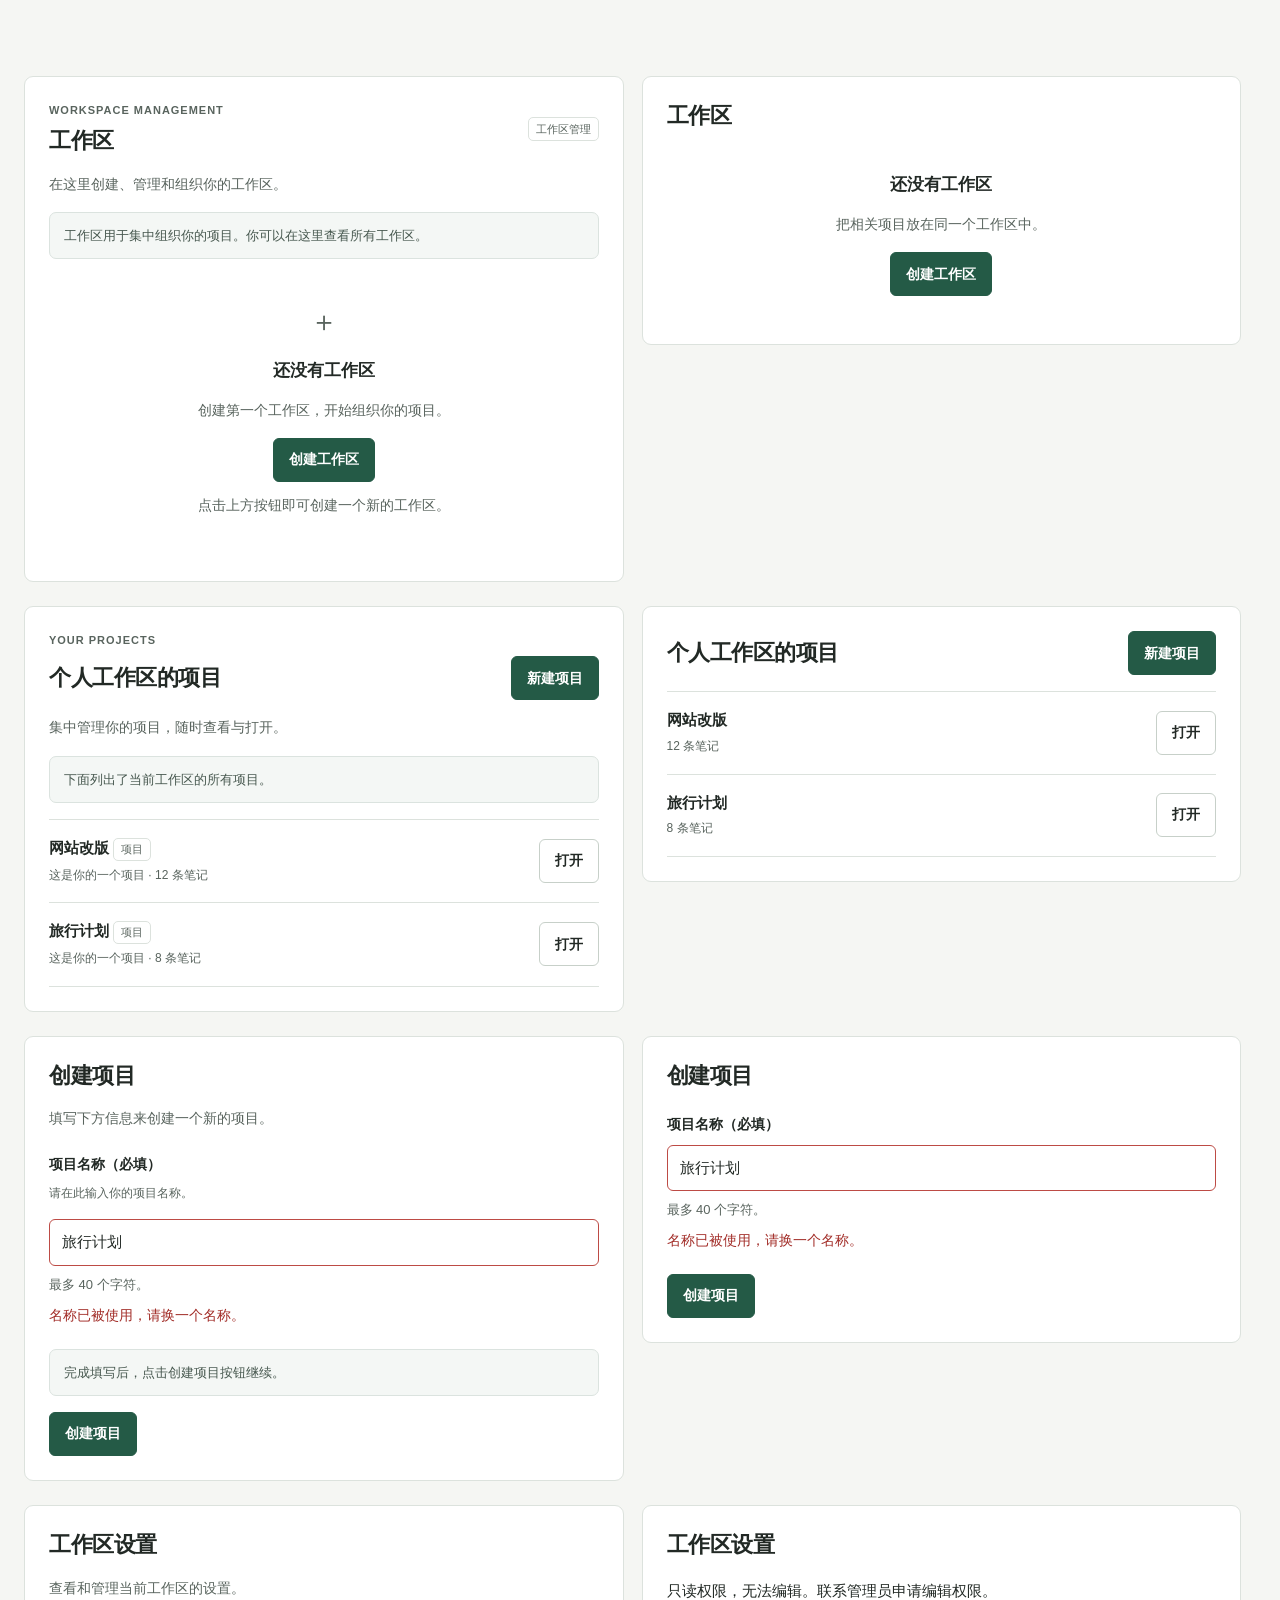
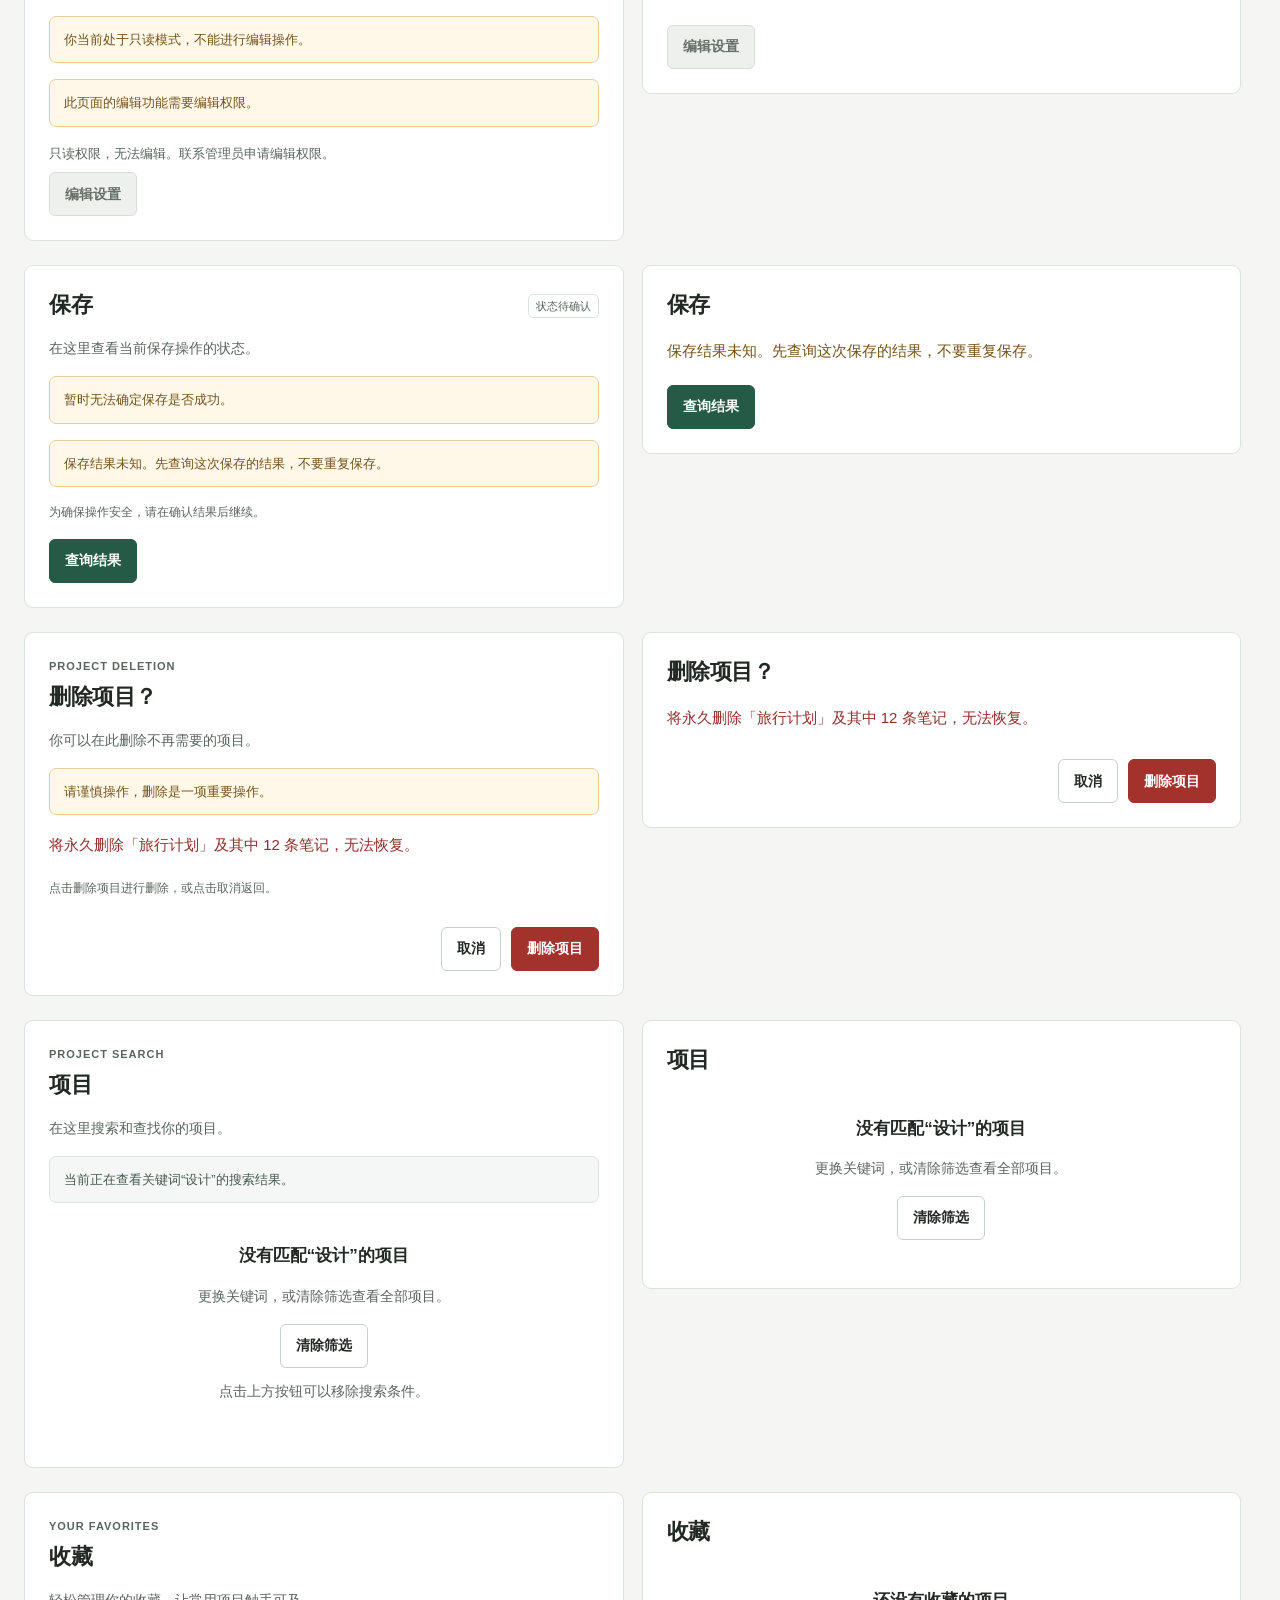
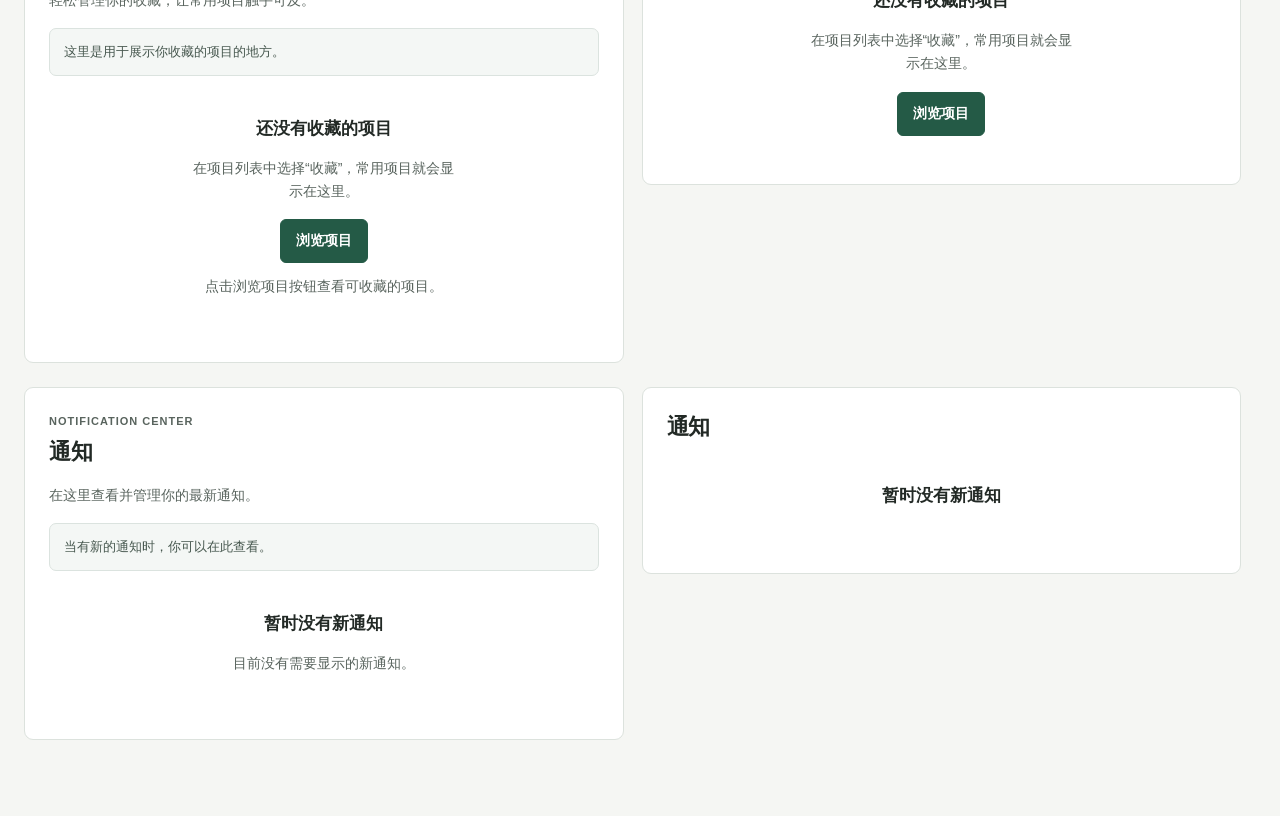
==== examples/previews.html @ 92d1921d "Refine sufficient-information guidance and component-only previews" ====
<!doctype html>
<html lang="zh-CN">
<head>
  <meta charset="utf-8">
  <meta name="viewport" content="width=device-width, initial-scale=1">
  <meta http-equiv="Content-Security-Policy" content="default-src 'none'; style-src 'self'; img-src 'self'; form-action 'none'; base-uri 'none'">
  <title>UI without noise · 组件前后对照</title>
  <link rel="stylesheet" href="styles.css">
</head>
<body>
<main aria-label="组件前后对照">
<section class="component-comparison pair" id="empty-state" aria-label="首次空态：少重复，不少概念引导">
  <article class="screen" data-variant="before" aria-label="改进前"><div class="heading"><div><span class="eyebrow">WORKSPACE MANAGEMENT</span><h3>工作区</h3></div><span class="badge">工作区管理</span></div><p class="intro">在这里创建、管理和组织你的工作区。</p><div class="notice">工作区用于集中组织你的项目。你可以在这里查看所有工作区。</div><div class="empty"><span class="empty-mark" aria-hidden="true">＋</span><h4>还没有工作区</h4><p>创建第一个工作区，开始组织你的项目。</p><button type="button" class="primary">创建工作区</button><p class="meta">点击上方按钮即可创建一个新的工作区。</p></div></article>
  <article class="screen" data-variant="after" aria-label="改进后"><div class="heading"><h3>工作区</h3></div><div class="empty"><h4>还没有工作区</h4><p>把相关项目放在同一个工作区中。</p><button type="button" class="primary">创建工作区</button></div></article>
</section>
<section class="component-comparison pair" id="section-heading" aria-label="列表：标题与操作已经说明用途">
  <article class="screen" data-variant="before" aria-label="改进前"><span class="eyebrow">YOUR PROJECTS</span><div class="heading"><h3>个人工作区的项目</h3><button type="button" class="primary">新建项目</button></div><p class="intro">集中管理你的项目，随时查看与打开。</p><div class="notice">下面列出了当前工作区的所有项目。</div><div class="list"><div class="item"><div><h4>网站改版 <span class="badge">项目</span></h4><p class="meta">这是你的一个项目 · 12 条笔记</p></div><button type="button">打开</button></div><div class="item"><div><h4>旅行计划 <span class="badge">项目</span></h4><p class="meta">这是你的一个项目 · 8 条笔记</p></div><button type="button">打开</button></div></div></article>
  <article class="screen" data-variant="after" aria-label="改进后"><div class="heading"><h3>个人工作区的项目</h3><button type="button" class="primary">新建项目</button></div><div class="list"><div class="item"><div><h4>网站改版</h4><p class="meta">12 条笔记</p></div><button type="button">打开</button></div><div class="item"><div><h4>旅行计划</h4><p class="meta">8 条笔记</p></div><button type="button">打开</button></div></div></article>
</section>
<section class="component-comparison pair" id="form" aria-label="表单：删显而易见的指导，留真实约束">
  <article class="screen" data-variant="before" aria-label="改进前"><h3>创建项目</h3><p class="intro">填写下方信息来创建一个新的项目。</p><div class="field"><label for="name-before">项目名称（必填）</label><p class="meta">请在此输入你的项目名称。</p><input id="name-before" value="旅行计划" required maxlength="40" aria-invalid="true" aria-describedby="name-hint-before name-error-before"><p id="name-hint-before" class="hint">最多 40 个字符。</p><p id="name-error-before" class="error">名称已被使用，请换一个名称。</p></div><div class="notice">完成填写后，点击创建项目按钮继续。</div><button type="button" class="primary">创建项目</button></article>
  <article class="screen" data-variant="after" aria-label="改进后"><h3>创建项目</h3><div class="field"><label for="name-after">项目名称（必填）</label><input id="name-after" value="旅行计划" required maxlength="40" aria-invalid="true" aria-describedby="name-hint-after name-error-after"><p id="name-hint-after" class="hint">最多 40 个字符。</p><p id="name-error-after" class="error">名称已被使用，请换一个名称。</p></div><button type="button" class="primary">创建项目</button></article>
</section>
<section class="component-comparison pair" id="permission" aria-label="权限：准确说一次，而不是反复免责声明">
  <article class="screen" data-variant="before" aria-label="改进前"><h3>工作区设置</h3><p class="intro">查看和管理当前工作区的设置。</p><div class="notice warning">你当前处于只读模式，不能进行编辑操作。</div><div class="notice warning">此页面的编辑功能需要编辑权限。</div><p id="permission-before" class="hint">只读权限，无法编辑。联系管理员申请编辑权限。</p><button type="button" disabled aria-describedby="permission-before">编辑设置</button></article>
  <article class="screen" data-variant="after" aria-label="改进后"><h3>工作区设置</h3><p id="permission-after" class="state">只读权限，无法编辑。联系管理员申请编辑权限。</p><button type="button" disabled aria-describedby="permission-after">编辑设置</button></article>
</section>
<section class="component-comparison pair" id="unknown-result" aria-label="结果未知：减少重复，不伪造成功">
  <article class="screen" data-variant="before" aria-label="改进前"><div class="heading"><h3>保存</h3><span class="badge">状态待确认</span></div><p class="intro">在这里查看当前保存操作的状态。</p><div class="notice warning">暂时无法确定保存是否成功。</div><div class="notice warning">保存结果未知。先查询这次保存的结果，不要重复保存。</div><p class="meta">为确保操作安全，请在确认结果后继续。</p><button type="button" class="primary">查询结果</button></article>
  <article class="screen" data-variant="after" aria-label="改进后"><h3>保存</h3><p class="state warning-text">保存结果未知。先查询这次保存的结果，不要重复保存。</p><button type="button" class="primary">查询结果</button></article>
</section>
<section class="component-comparison pair" id="destructive-action" aria-label="危险操作：少废话，不少后果">
  <article class="screen" data-variant="before" aria-label="改进前"><span class="eyebrow">PROJECT DELETION</span><h3>删除项目？</h3><p class="intro">你可以在此删除不再需要的项目。</p><div class="notice warning">请谨慎操作，删除是一项重要操作。</div><p class="state danger-text">将永久删除「旅行计划」及其中 12 条笔记，无法恢复。</p><p class="meta">点击删除项目进行删除，或点击取消返回。</p><div class="actions"><button type="button">取消</button><button type="button" class="danger">删除项目</button></div></article>
  <article class="screen" data-variant="after" aria-label="改进后"><h3>删除项目？</h3><p class="state danger-text">将永久删除「旅行计划」及其中 12 条笔记，无法恢复。</p><div class="actions"><button type="button">取消</button><button type="button" class="danger">删除项目</button></div></article>
</section>
<section class="component-comparison pair" id="filtered-results" aria-label="筛选无结果：说明条件，不误报整个集合为空">
  <article class="screen" data-variant="before" aria-label="改进前"><span class="eyebrow">PROJECT SEARCH</span><h3>项目</h3><p class="intro">在这里搜索和查找你的项目。</p><div class="notice">当前正在查看关键词“设计”的搜索结果。</div><div class="empty"><h4>没有匹配“设计”的项目</h4><p>更换关键词，或清除筛选查看全部项目。</p><button type="button">清除筛选</button><p class="meta">点击上方按钮可以移除搜索条件。</p></div></article>
  <article class="screen" data-variant="after" aria-label="改进后"><h3>项目</h3><div class="empty"><h4>没有匹配“设计”的项目</h4><p>更换关键词，或清除筛选查看全部项目。</p><button type="button">清除筛选</button></div></article>
</section>
<section class="component-comparison pair" id="favorites" aria-label="收藏空态：保留用户尚未学会的操作路径">
  <article class="screen" data-variant="before" aria-label="改进前"><span class="eyebrow">YOUR FAVORITES</span><h3>收藏</h3><p class="intro">轻松管理你的收藏，让常用项目触手可及。</p><div class="notice">这里是用于展示你收藏的项目的地方。</div><div class="empty"><h4>还没有收藏的项目</h4><p>在项目列表中选择“收藏”，常用项目就会显示在这里。</p><button type="button" class="primary">浏览项目</button><p class="meta">点击浏览项目按钮查看可收藏的项目。</p></div></article>
  <article class="screen" data-variant="after" aria-label="改进后"><h3>收藏</h3><div class="empty"><h4>还没有收藏的项目</h4><p>在项目列表中选择“收藏”，常用项目就会显示在这里。</p><button type="button" class="primary">浏览项目</button></div></article>
</section>
<section class="component-comparison pair" id="quiet-notifications" aria-label="暂时无事：状态说清楚就够，不硬加引导">
  <article class="screen" data-variant="before" aria-label="改进前"><span class="eyebrow">NOTIFICATION CENTER</span><h3>通知</h3><p class="intro">在这里查看并管理你的最新通知。</p><div class="notice">当有新的通知时，你可以在此查看。</div><div class="empty"><h4>暂时没有新通知</h4><p>目前没有需要显示的新通知。</p></div></article>
  <article class="screen" data-variant="after" aria-label="改进后"><h3>通知</h3><div class="empty"><h4>暂时没有新通知</h4></div></article>
</section>
</main>
</body>
</html>
---- examples/styles.css ----
:root { color-scheme: light; --ink: #222925; --muted: #59645e; --line: #dce2dd; --paper: #fff; --canvas: #f5f6f3; --accent: #245a46; }
* { box-sizing: border-box; }
html { scrollbar-gutter: stable; }
body { margin: 0; background: var(--canvas); color: var(--ink); font-family: -apple-system, BlinkMacSystemFont, "Segoe UI", "Microsoft YaHei", sans-serif; font-size: 15px; line-height: 1.65; }
main { max-width: 1400px; margin: 0 auto; padding: 52px 24px; }
.page-header { padding: 0 4px 24px; }
h1 { margin: 0 0 8px; font-size: clamp(26px, 4vw, 38px); line-height: 1.2; letter-spacing: -.025em; }
.page-header p { margin: 6px 0; max-width: 840px; color: var(--muted); }
nav { display: flex; flex-wrap: wrap; gap: 8px 18px; margin-top: 18px; }
a { color: var(--accent); text-underline-offset: 4px; }
.comparison { margin: 22px 0 34px; padding: 24px; border: 1px solid var(--line); border-radius: 14px; background: #eef1eb; scroll-margin-top: 20px; }
.case-heading { display: flex; align-items: baseline; gap: 12px; padding-bottom: 16px; }
.case-number { flex: none; font-size: 13px; color: var(--accent); font-weight: 650; font-variant-numeric: tabular-nums; }
h2 { margin: 0; font-size: 18px; font-weight: 650; line-height: 1.5; }
.context { margin: -4px 0 16px; font-size: 14px; color: #46574b; max-width: 920px; }
.pair { display: grid; grid-template-columns: repeat(2,minmax(0,1fr)); gap: 18px; align-items: start; }
.triple { grid-template-columns: repeat(3,minmax(0,1fr)); }
.variant { min-width: 0; border: 1px solid var(--line); border-radius: 9px; overflow: hidden; background: var(--paper); }
.variant-title { margin: 0; padding: 10px 22px; border-bottom: 1px solid var(--line); font-size: 13px; color: var(--muted); font-weight: 600; }
.variant[data-variant="after"] .variant-title { color: #194b38; background: #edf5ef; }
.variant[data-variant="overtrimmed"] .variant-title { color: #745119; background: #fff7e8; }
.screen { padding: 24px; overflow-wrap: anywhere; }
.screen > :last-child { margin-bottom: 0; }
.component-comparison { margin: 24px 0; }
.component-comparison > .screen { min-width: 0; border: 1px solid var(--line); border-radius: 9px; background: var(--paper); }
.screen h3 { margin: 0 0 16px; font-size: 22px; font-weight: 650; letter-spacing: -.02em; line-height: 1.4; }
.screen h4 { margin: 0; font-size: 15px; font-weight: 600; line-height: 1.5; }
p { margin: 0 0 16px; }
.heading { display: flex; align-items: center; justify-content: space-between; gap: 12px; margin-bottom: 16px; }
.heading h3 { margin-bottom: 0; }
.eyebrow { display: block; font-size: 11px; font-weight: 600; letter-spacing: .09em; color: var(--muted); margin-bottom: 7px; }
.intro { font-size: 14px; color: var(--muted); }
.badge { display: inline-flex; align-items: center; padding: 2px 7px; border: 1px solid var(--line); border-radius: 5px; color: var(--muted); font-size: 11px; font-weight: 500; white-space: nowrap; }
.notice { padding: 12px 14px; margin-bottom: 16px; border: 1px solid #dbe3df; border-radius: 7px; background: #f4f7f5; font-size: 13px; color: #47584f; }
.warning { background: #fff7e8; border-color: #e6cea1; color: #745119; }
.empty { text-align: center; padding: 24px 8px; }
.empty h4 { font-size: 17px; margin-bottom: 16px; }
.empty p { font-size: 14px; color: var(--muted); max-width: 34ch; margin-left: auto; margin-right: auto; }
.empty-mark { display: block; margin: 0 auto 12px; font-size: 28px; color: var(--muted); }
.empty .meta { margin-top: 12px; }
button { min-height: 44px; padding: 9px 15px; border: 1px solid #c7d0c9; border-radius: 6px; color: var(--ink); background: white; font: inherit; font-size: 14px; font-weight: 600; line-height: 1.4; cursor: default; }
button.primary { background: var(--accent); border-color: var(--accent); color: white; }
button.danger { background: #a3322d; border-color: #a3322d; color: white; }
button:disabled { background: #eef0ed; color: #667068; border-color: #d8ddd7; }
button:focus-visible, input:focus-visible, a:focus-visible { outline: 3px solid #25795e; outline-offset: 3px; }
.list { border-top: 1px solid var(--line); }
.item { display: flex; justify-content: space-between; align-items: center; gap: 16px; padding: 17px 0; border-bottom: 1px solid var(--line); }
.item p { margin: 5px 0 0; }
.meta { font-size: 12px; color: var(--muted); }
.field { margin: 22px 0; }
label { display: block; margin-bottom: 8px; font-weight: 600; font-size: 14px; }
input { display: block; width: 100%; min-height: 44px; border: 1px solid #bd4b45; background: white; border-radius: 6px; padding: 10px 12px; font: inherit; color: var(--ink); }
.hint { font-size: 13px; color: var(--muted); margin: 8px 0; }
.error { font-size: 14px; color: #a22d28; margin: 8px 0; }
.state { font-size: 15px; line-height: 1.85; margin-bottom: 20px; }
.warning-text { color: #745119; }
.danger-text { color: #912e2a; }
.actions { display: flex; flex-wrap: wrap; justify-content: flex-end; gap: 10px; margin-top: 28px; }
.change { margin: 14px 0 0; font-size: 14px; color: #46574b; }
footer { color: var(--muted); font-size: 13px; padding: 0 4px; }
@media (max-width: 1099px) {
  .triple { grid-template-columns: minmax(0,1fr); }
}
@media (max-width: 700px) {
  main { padding: 28px 12px; }
  .comparison { padding: 16px; }
  .pair { grid-template-columns: minmax(0,1fr); gap: 12px; }
  .screen { padding: 20px; }
  .variant-title { padding: 9px 20px; }
  .case-heading { align-items: flex-start; }
  h2 { font-size: 16px; }
  .heading { flex-wrap: wrap; }
  .badge { white-space: normal; }
}
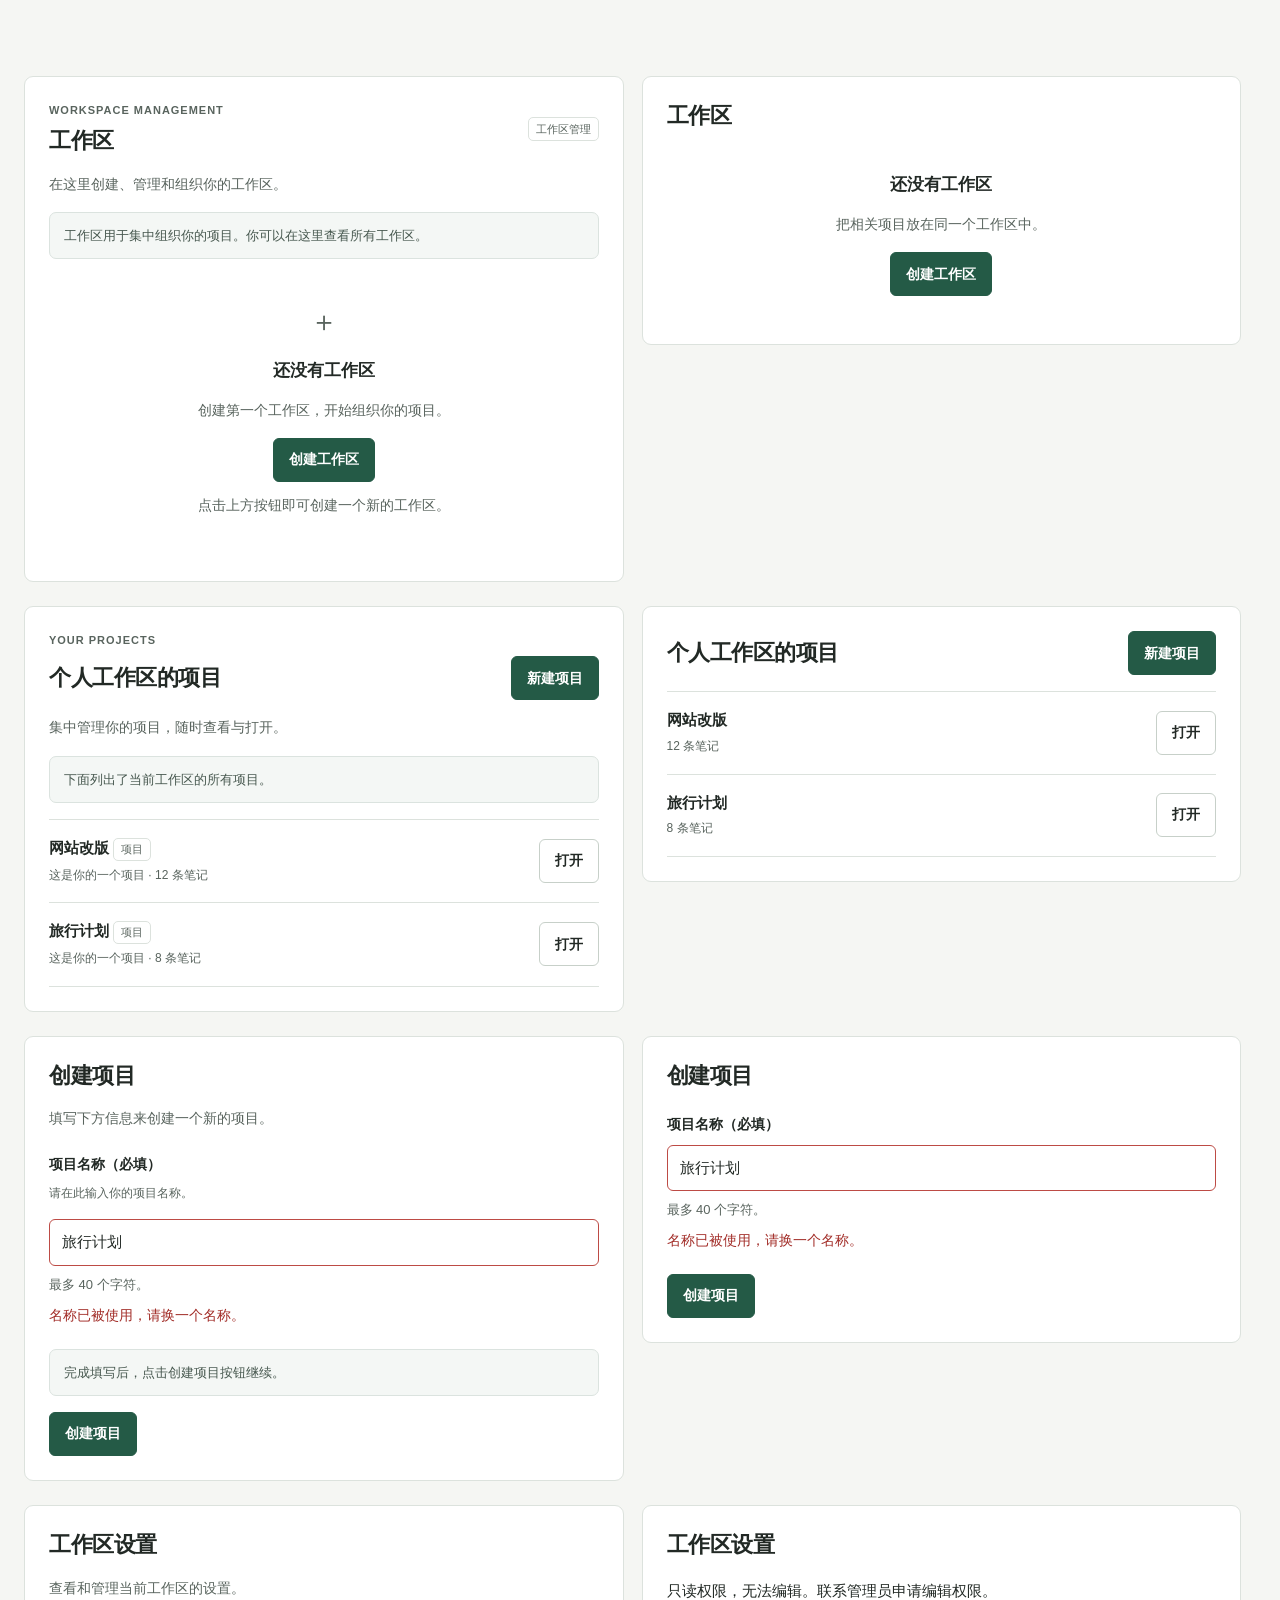
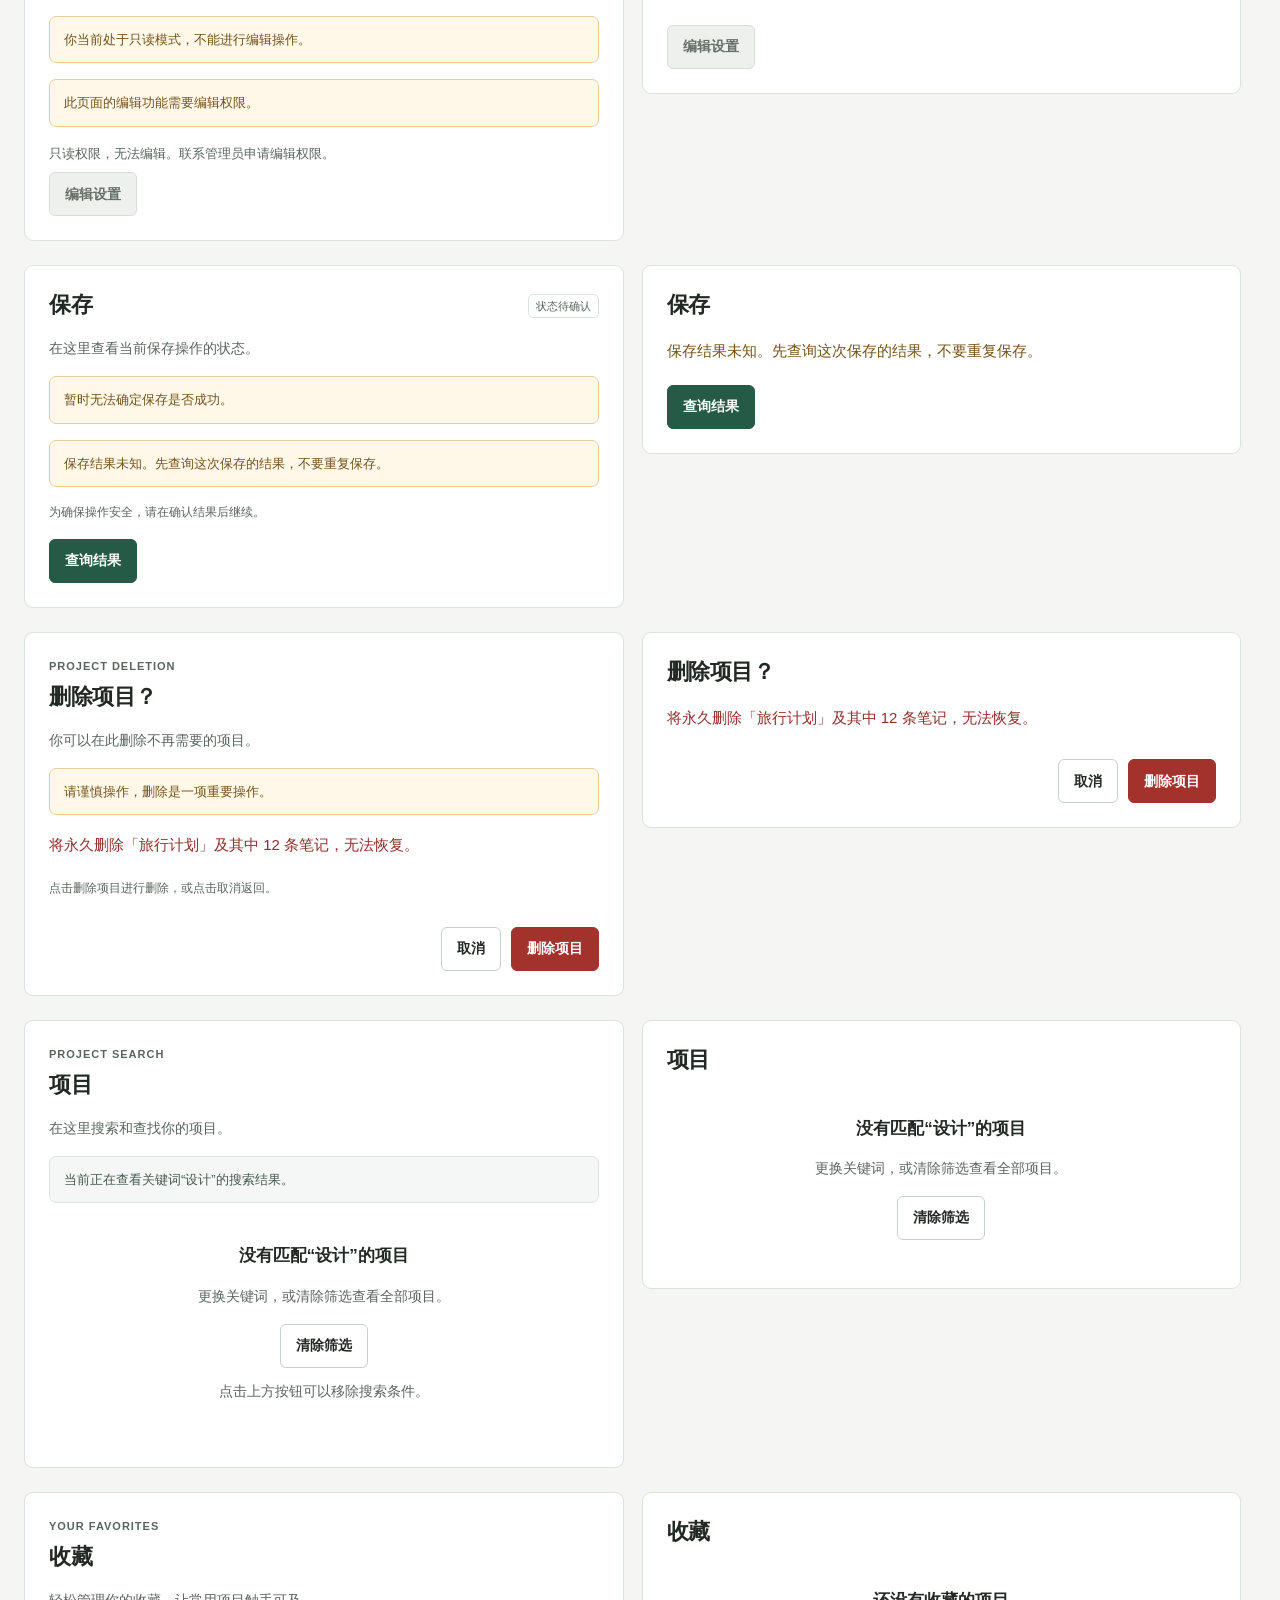
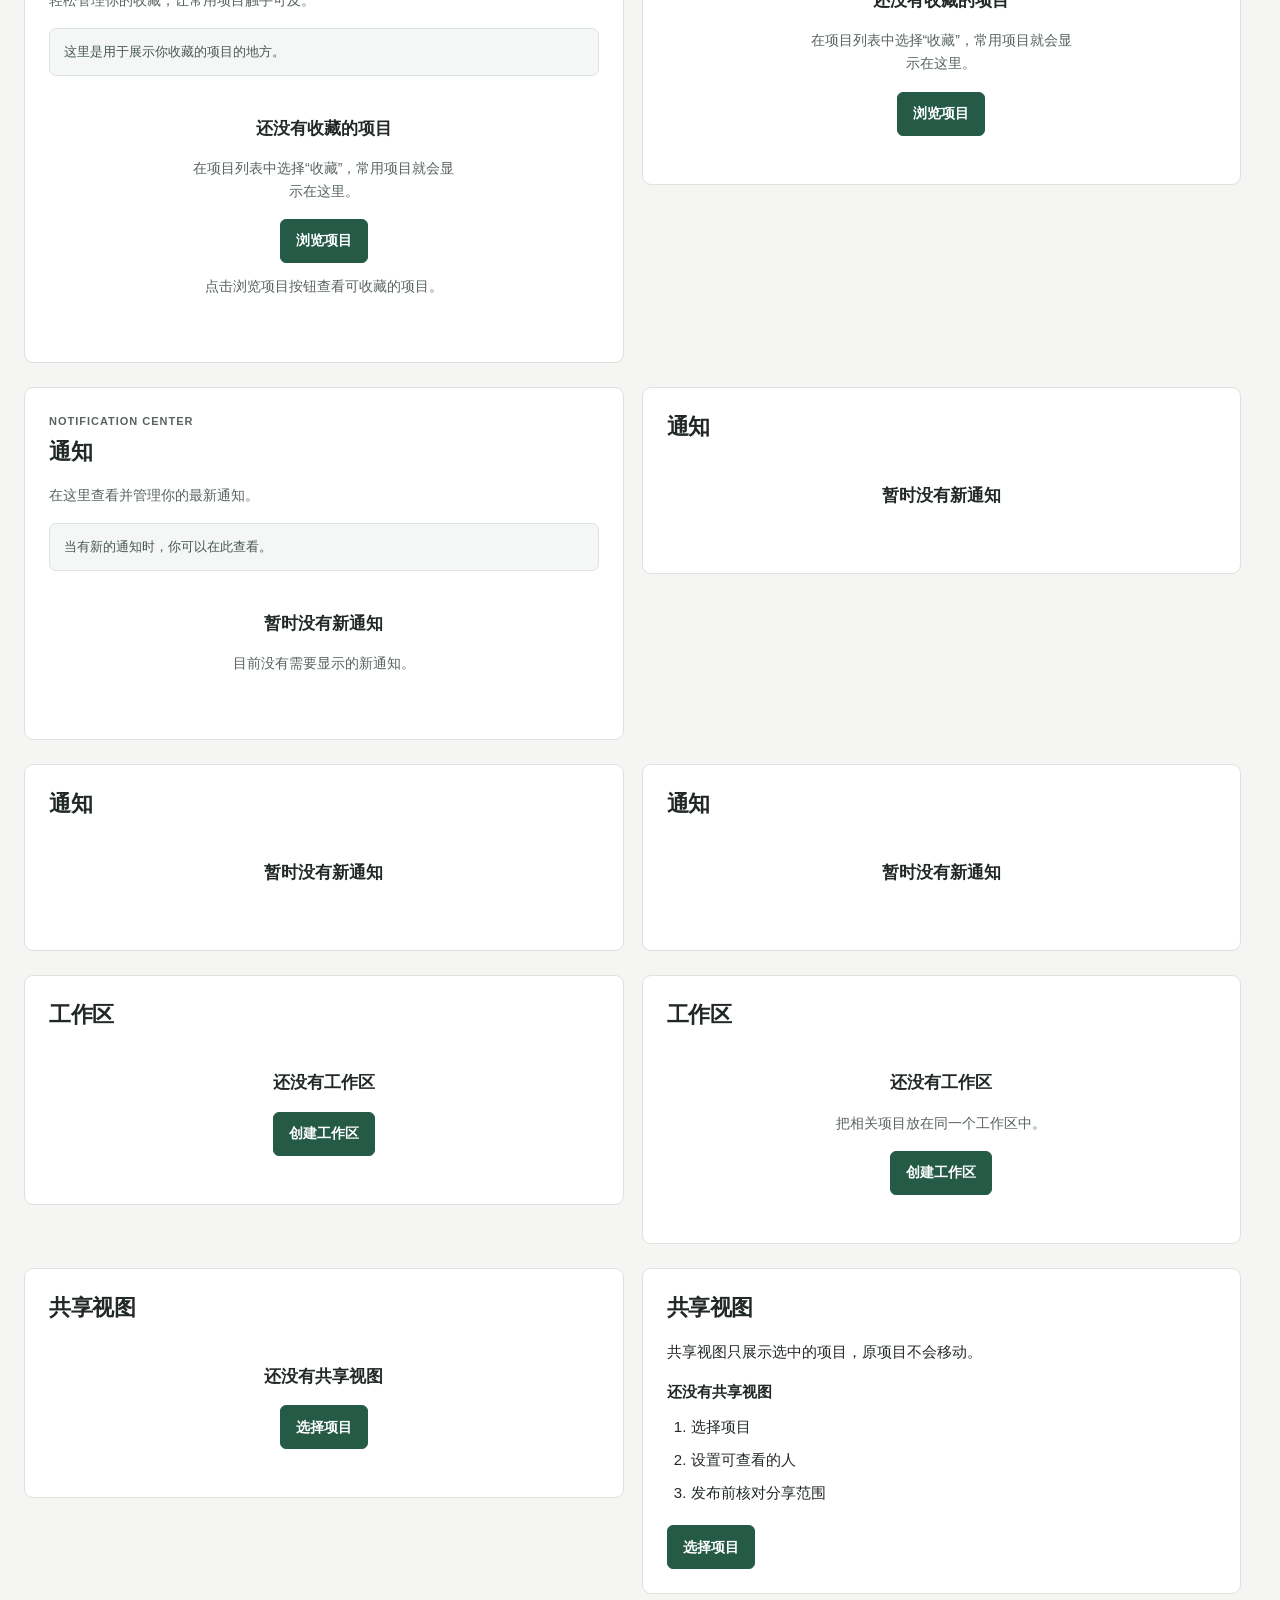
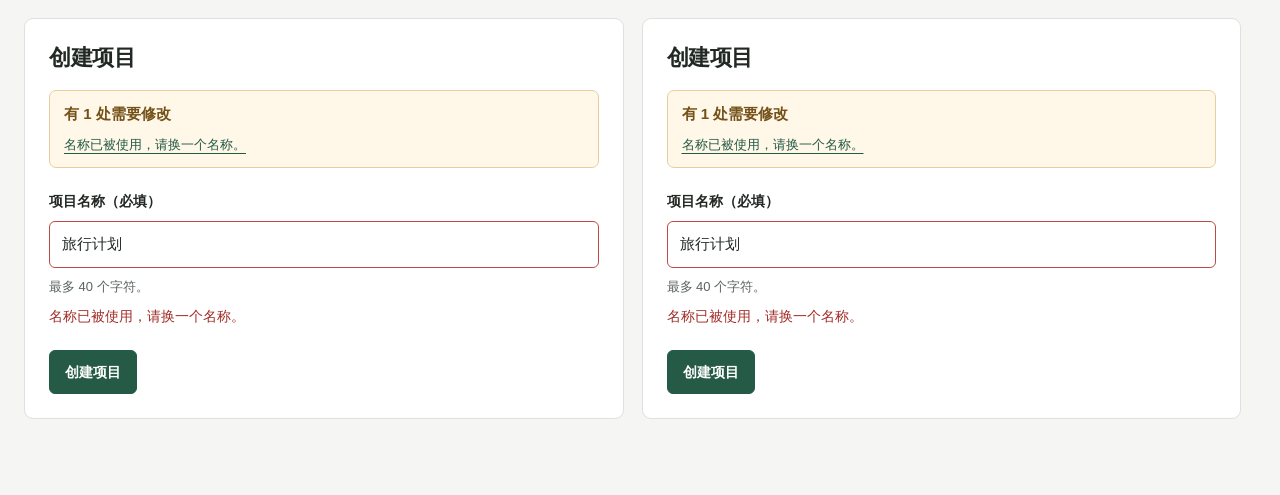
==== commit 99614f3b: "Balance UI guidance with keep, add and purposeful repetition examples" ====
--- a/examples/previews.html
+++ b/examples/previews.html
@@ -45,6 +45,22 @@
   <article class="screen" data-variant="before" aria-label="改进前"><span class="eyebrow">NOTIFICATION CENTER</span><h3>通知</h3><p class="intro">在这里查看并管理你的最新通知。</p><div class="notice">当有新的通知时，你可以在此查看。</div><div class="empty"><h4>暂时没有新通知</h4><p>目前没有需要显示的新通知。</p></div></article>
   <article class="screen" data-variant="after" aria-label="改进后"><h3>通知</h3><div class="empty"><h4>暂时没有新通知</h4></div></article>
 </section>
+<section class="component-comparison pair" id="already-sufficient" aria-label="保持原样：已经充分，就不为改而改">
+  <article class="screen" data-variant="before" aria-label="改进前"><h3>通知</h3><div class="empty"><h4>暂时没有新通知</h4></div></article>
+  <article class="screen" data-variant="after" aria-label="改进后"><h3>通知</h3><div class="empty"><h4>暂时没有新通知</h4></div></article>
+</section>
+<section class="component-comparison pair" id="add-context" aria-label="补一句说明：按钮不能解释概念关系">
+  <article class="screen" data-variant="before" aria-label="改进前"><h3>工作区</h3><div class="empty"><h4>还没有工作区</h4><button type="button" class="primary">创建工作区</button></div></article>
+  <article class="screen" data-variant="after" aria-label="改进后"><h3>工作区</h3><div class="empty"><h4>还没有工作区</h4><p>把相关项目放在同一个工作区中。</p><button type="button" class="primary">创建工作区</button></div></article>
+</section>
+<section class="component-comparison pair" id="guided-start" aria-label="复杂首次任务：需要分步引导，不只是一句口号">
+  <article class="screen" data-variant="before" aria-label="改进前"><h3>共享视图</h3><div class="empty"><h4>还没有共享视图</h4><button type="button" class="primary">选择项目</button></div></article>
+  <article class="screen" data-variant="after" aria-label="改进后"><h3>共享视图</h3><p>共享视图只展示选中的项目，原项目不会移动。</p><h4>还没有共享视图</h4><ol class="steps"><li>选择项目</li><li>设置可查看的人</li><li>发布前核对分享范围</li></ol><button type="button" class="primary">选择项目</button></article>
+</section>
+<section class="component-comparison pair" id="purposeful-repetition" aria-label="合理重复：错误摘要与字段错误各有作用">
+  <article class="screen" data-variant="before" aria-label="改进前"><h3>创建项目</h3><section class="notice warning error-summary" aria-labelledby="summary-before"><h4 id="summary-before">有 1 处需要修改</h4><a href="#repeat-name-before">名称已被使用，请换一个名称。</a></section><div class="field"><label for="repeat-name-before">项目名称（必填）</label><input id="repeat-name-before" value="旅行计划" required maxlength="40" aria-invalid="true" aria-describedby="repeat-hint-before repeat-error-before"><p id="repeat-hint-before" class="hint">最多 40 个字符。</p><p id="repeat-error-before" class="error">名称已被使用，请换一个名称。</p></div><button type="button" class="primary">创建项目</button></article>
+  <article class="screen" data-variant="after" aria-label="改进后"><h3>创建项目</h3><section class="notice warning error-summary" aria-labelledby="summary-after"><h4 id="summary-after">有 1 处需要修改</h4><a href="#repeat-name-after">名称已被使用，请换一个名称。</a></section><div class="field"><label for="repeat-name-after">项目名称（必填）</label><input id="repeat-name-after" value="旅行计划" required maxlength="40" aria-invalid="true" aria-describedby="repeat-hint-after repeat-error-after"><p id="repeat-hint-after" class="hint">最多 40 个字符。</p><p id="repeat-error-after" class="error">名称已被使用，请换一个名称。</p></div><button type="button" class="primary">创建项目</button></article>
+</section>
 </main>
 </body>
 </html>
--- a/examples/styles.css
+++ b/examples/styles.css
@@ -47,6 +47,9 @@
 .item { display: flex; justify-content: space-between; align-items: center; gap: 16px; padding: 17px 0; border-bottom: 1px solid var(--line); }
 .item p { margin: 5px 0 0; }
 .meta { font-size: 12px; color: var(--muted); }
+.steps { margin: 12px 0 20px; padding-left: 1.6em; }
+.steps li + li { margin-top: 8px; }
+.error-summary h4 { margin-bottom: 8px; }
 .field { margin: 22px 0; }
 label { display: block; margin-bottom: 8px; font-weight: 600; font-size: 14px; }
 input { display: block; width: 100%; min-height: 44px; border: 1px solid #bd4b45; background: white; border-radius: 6px; padding: 10px 12px; font: inherit; color: var(--ink); }
